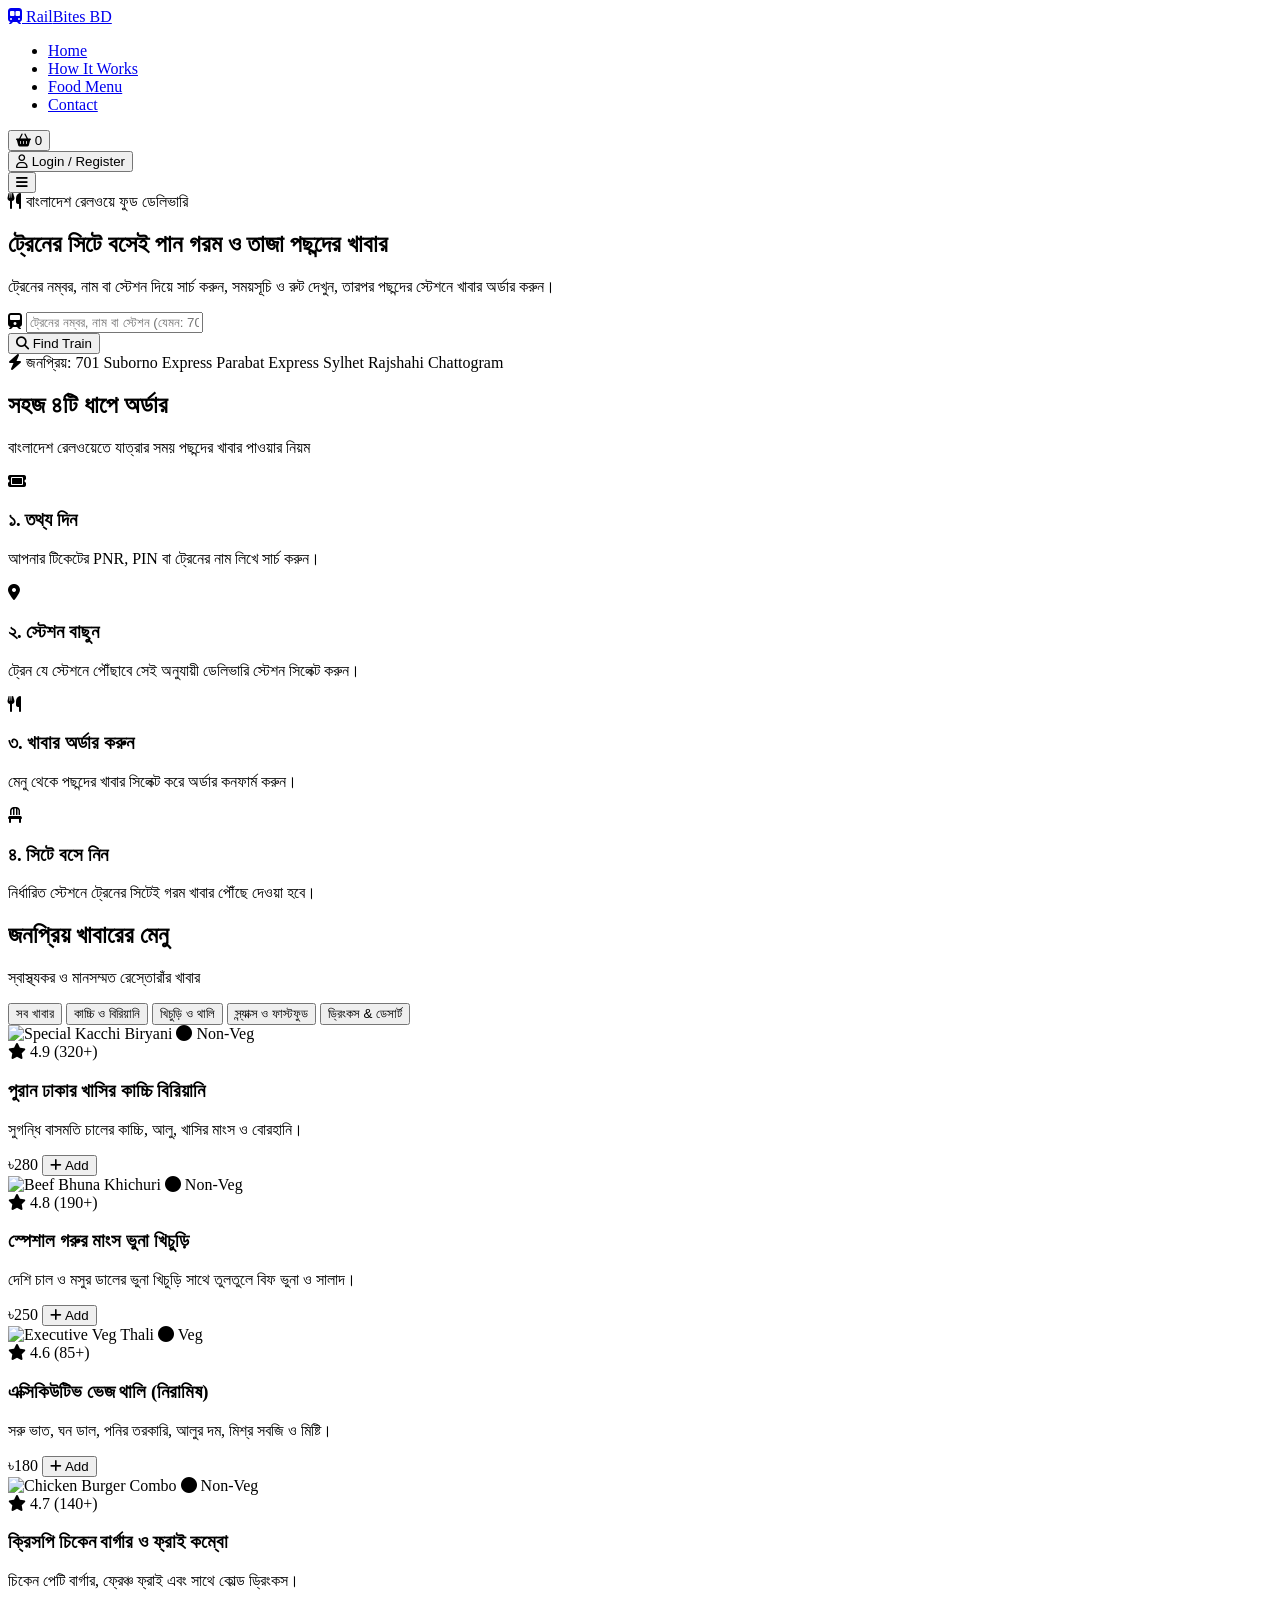
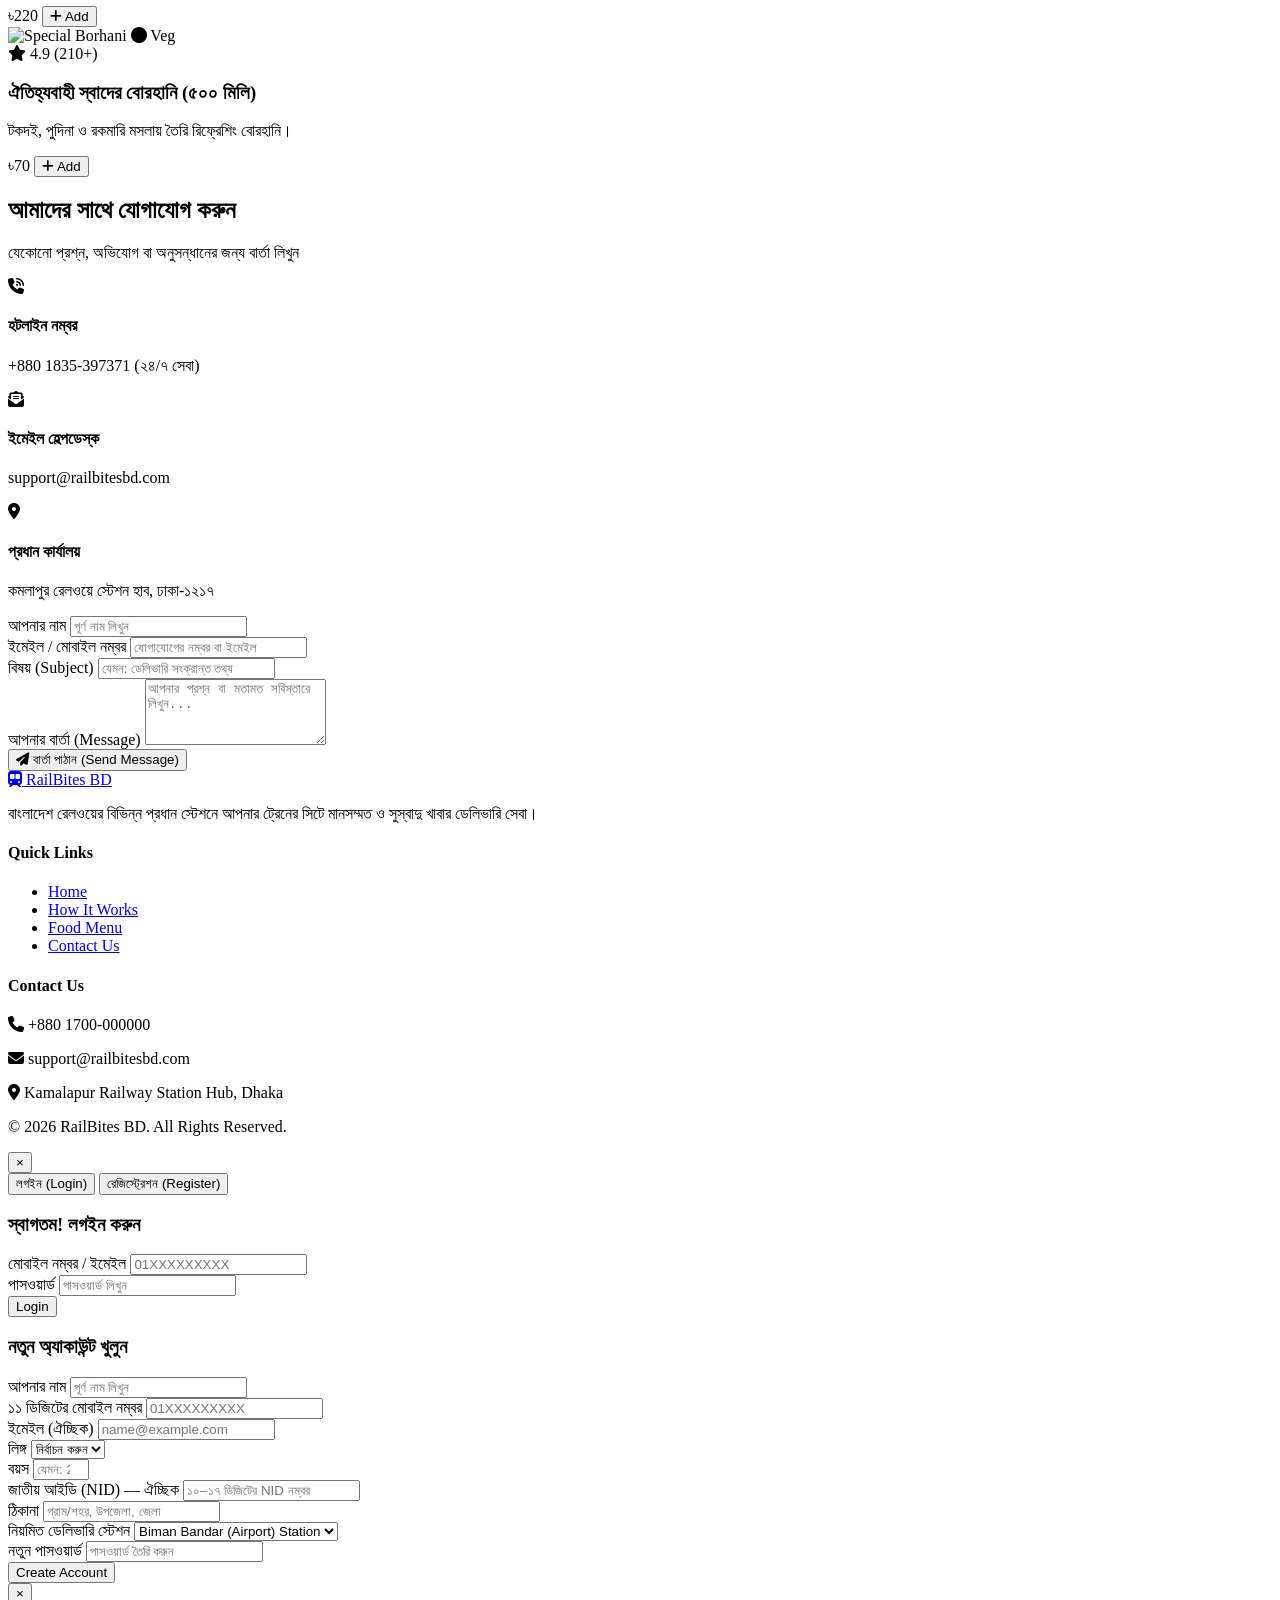
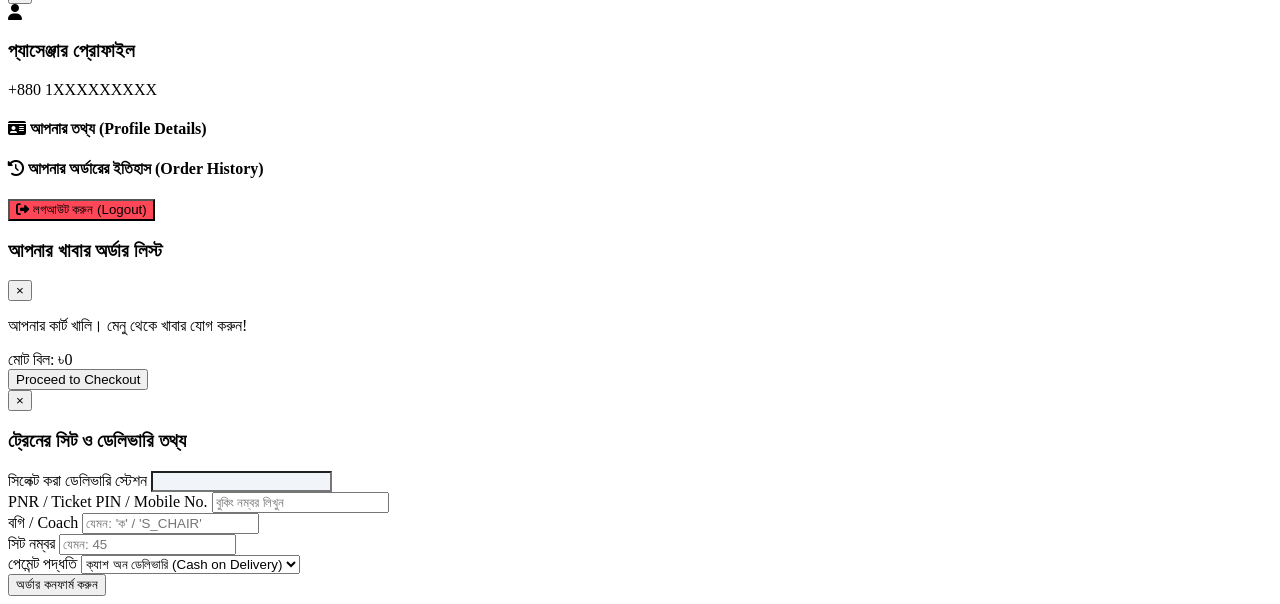
==== index.html @ 20ae317e "Add files via upload" ====
﻿<!DOCTYPE html>
<html lang="bn">
<head>
    <meta charset="UTF-8">
    <meta name="viewport" content="width=device-width, initial-scale=1.0">
    <title>RailBites BD - Train Food Delivery in Bangladesh</title>
    
    <!-- Google Fonts (Poppins) -->
    <link rel="preconnect" href="https://fonts.googleapis.com">
    <link rel="preconnect" href="https://fonts.gstatic.com" crossorigin>
    <link href="https://fonts.googleapis.com/css2?family=Poppins:wght@400;500;600;700&display=swap" rel="stylesheet">
    
    <!-- Font Awesome Icons -->
    <link rel="stylesheet" href="https://cdnjs.cloudflare.com/ajax/libs/font-awesome/6.5.1/css/all.min.css">
    
    <!-- Custom CSS -->
    <link rel="stylesheet" href="css/style.css">
</head>
<body>

    <!-- ================= HEADER SECTION ================= -->
    <header class="header" id="header">
        <div class="container header-container">
            <a href="#" class="logo">
                <i class="fa-solid fa-train-subway logo-icon"></i>
                <span class="logo-text">Rail<span class="highlight">Bites BD</span></span>
            </a>

            <nav class="navbar" id="navbar">
                <ul class="nav-list">
                    <li><a href="#home" class="nav-link active">Home</a></li>
                    <li><a href="#how-it-works" class="nav-link">How It Works</a></li>
                    <li><a href="#menu" class="nav-link">Food Menu</a></li>
                    <li><a href="#contact" class="nav-link">Contact</a></li>
                </ul>
            </nav>

            <div class="header-actions">
                <button class="cart-btn" id="open-cart-btn" title="View Cart">
                    <i class="fa-solid fa-basket-shopping"></i>
                    <span class="cart-badge" id="cart-count">0</span>
                </button>

                <div id="user-status-container">
                    <button class="btn btn-primary" id="open-auth-btn">
                        <i class="fa-regular fa-user"></i>
                        <span class="btn-text">Login / Register</span>
                    </button>
                </div>

                <button class="hamburger-btn" id="hamburger-btn" aria-label="Toggle Menu">
                    <i class="fa-solid fa-bars" id="hamburger-icon"></i>
                </button>
            </div>
        </div>
    </header>

    <main>
        <!-- ================= HERO SECTION ================= -->
        <section class="hero" id="home">
            <div class="container hero-container">
                <div class="hero-content">
                    <span class="hero-subtitle"><i class="fa-solid fa-utensils"></i> বাংলাদেশ রেলওয়ে ফুড ডেলিভারি</span>
                    <h1 class="hero-title">ট্রেনের সিটে বসেই পান গরম ও তাজা <span class="highlight">পছন্দের খাবার</span></h1>
                    <p class="hero-description">ট্রেনের নম্বর, নাম বা স্টেশন দিয়ে সার্চ করুন, সময়সূচি ও রুট দেখুন, তারপর পছন্দের স্টেশনে খাবার অর্ডার করুন।</p>
                    
                    <form class="search-box" id="search-form">
                        <div class="input-group">
                            <i class="fa-solid fa-train input-icon"></i>
                            <input type="text" id="train-input" autocomplete="off"
                                   placeholder="ট্রেনের নম্বর, নাম বা স্টেশন (যেমন: 701, Suborno, Sylhet)" required>
                        </div>
                        <button type="submit" class="btn btn-search" id="train-search-btn">
                            <i class="fa-solid fa-magnifying-glass"></i> Find Train
                        </button>
                    </form>

                    <!-- Quick search suggestions -->
                    <div class="train-quick-chips" id="train-quick-chips">
                        <span class="chips-label"><i class="fa-solid fa-bolt"></i> জনপ্রিয়:</span>
                        <span class="chip" data-train-q="701">701</span>
                        <span class="chip" data-train-q="Suborno Express">Suborno Express</span>
                        <span class="chip" data-train-q="Parabat Express">Parabat Express</span>
                        <span class="chip" data-train-q="Sylhet">Sylhet</span>
                        <span class="chip" data-train-q="Rajshahi">Rajshahi</span>
                        <span class="chip" data-train-q="Chattogram">Chattogram</span>
                    </div>

                    <!-- ===== TRAIN RESULT PANEL ===== -->
                    <div class="train-result-box" id="train-result-box" style="display: none;">
                        <div class="train-result-head">
                            <span id="train-result-count"></span>
                            <button type="button" class="train-result-close" id="train-result-close" title="বন্ধ করুন">&times;</button>
                        </div>
                        <div class="train-result-list" id="train-result-list">
                            <!-- JS থেকে ট্রেনের তথ্য আসবে -->
                        </div>
                    </div>

                    <div class="station-selector-box" id="station-selector-box" style="display: none;">
                        <div class="pnr-success-badge">
                            <i class="fa-solid fa-circle-check"></i> নির্বাচিত ট্রেন: <span id="display-pnr"></span>
                        </div>
                        <p class="select-label" id="station-select-heading">খাবার গ্রহণের জন্য ডেলিভারি স্টেশনটি বেছে নিন:</p>
                        <div class="station-options" id="station-options">
                        </div>
                    </div>
                </div>
            </div>
        </section>

        <!-- ================= HOW IT WORKS SECTION ================= -->
        <section class="how-it-works" id="how-it-works">
            <div class="container">
                <div class="section-title">
                    <h2>সহজ ৪টি <span class="highlight">ধাপে অর্ডার</span></h2>
                    <p>বাংলাদেশ রেলওয়েতে যাত্রার সময় পছন্দের খাবার পাওয়ার নিয়ম</p>
                </div>

                <div class="steps-grid">
                    <div class="step-card">
                        <div class="step-icon"><i class="fa-solid fa-ticket"></i></div>
                        <h3>১. তথ্য দিন</h3>
                        <p>আপনার টিকেটের PNR, PIN বা ট্রেনের নাম লিখে সার্চ করুন।</p>
                    </div>
                    <div class="step-card">
                        <div class="step-icon"><i class="fa-solid fa-location-dot"></i></div>
                        <h3>২. স্টেশন বাছুন</h3>
                        <p>ট্রেন যে স্টেশনে পৌঁছাবে সেই অনুযায়ী ডেলিভারি স্টেশন সিলেক্ট করুন।</p>
                    </div>
                    <div class="step-card">
                        <div class="step-icon"><i class="fa-solid fa-utensils"></i></div>
                        <h3>৩. খাবার অর্ডার করুন</h3>
                        <p>মেনু থেকে পছন্দের খাবার সিলেক্ট করে অর্ডার কনফার্ম করুন।</p>
                    </div>
                    <div class="step-card">
                        <div class="step-icon"><i class="fa-solid fa-chair"></i></div>
                        <h3>৪. সিটে বসে নিন</h3>
                        <p>নির্ধারিত স্টেশনে ট্রেনের সিটেই গরম খাবার পৌঁছে দেওয়া হবে।</p>
                    </div>
                </div>
            </div>
        </section>

        <!-- ================= FOOD MENU SECTION ================= -->
        <section class="menu-section" id="menu">
            <div class="container">
                <div class="section-title">
                    <h2>জনপ্রিয় <span class="highlight">খাবারের মেনু</span></h2>
                    <p>স্বাস্থ্যকর ও মানসম্মত রেস্তোরাঁর খাবার</p>
                </div>

                <!-- Category Filters -->
                <div class="category-list">
                    <button class="cat-btn active" data-category="all">সব খাবার</button>
                    <button class="cat-btn" data-category="biryani">কাচ্চি ও বিরিয়ানি</button>
                    <button class="cat-btn" data-category="thali">খিচুড়ি ও থালি</button>
                    <button class="cat-btn" data-category="snacks">স্ন্যাক্স ও ফাস্টফুড</button>
                    <button class="cat-btn" data-category="drinks">ড্রিংকস & ডেসার্ট</button>
                </div>

                <!-- Food Grid -->
                <div class="food-grid" id="food-grid">
                    <!-- Item 1 -->
                    <div class="food-card" data-category="biryani">
                        <div class="food-img-container">
                            <img src="https://images.unsplash.com/photo-1563379091339-03b21ab4a4f8?auto=format&fit=crop&w=500&q=80" alt="Special Kacchi Biryani" class="food-img">
                            <span class="badge non-veg"><i class="fa-solid fa-circle"></i> Non-Veg</span>
                        </div>
                        <div class="food-info">
                            <div class="food-rating"><i class="fa-solid fa-star"></i> 4.9 (320+)</div>
                            <h3 class="food-title">পুরান ঢাকার খাসির কাচ্চি বিরিয়ানি</h3>
                            <p class="food-desc">সুগন্ধি বাসমতি চালের কাচ্চি, আলু, খাসির মাংস ও বোরহানি।</p>
                            <div class="food-bottom">
                                <span class="food-price">৳280</span>
                                <button class="btn btn-add" onclick="addToCart(1, 'পুরান ঢাকার খাসির কাচ্চি বিরিয়ানি', 280, 'https://images.unsplash.com/photo-1563379091339-03b21ab4a4f8?auto=format&fit=crop&w=500&q=80')">
                                    <i class="fa-solid fa-plus"></i> Add
                                </button>
                            </div>
                        </div>
                    </div>

                    <!-- Item 2 -->
                    <div class="food-card" data-category="thali">
                        <div class="food-img-container">
                            <img src="https://images.unsplash.com/photo-1546833999-b9f581a1996d?auto=format&fit=crop&w=500&q=80" alt="Beef Bhuna Khichuri" class="food-img">
                            <span class="badge non-veg"><i class="fa-solid fa-circle"></i> Non-Veg</span>
                        </div>
                        <div class="food-info">
                            <div class="food-rating"><i class="fa-solid fa-star"></i> 4.8 (190+)</div>
                            <h3 class="food-title">স্পেশাল গরুর মাংস ভুনা খিচুড়ি</h3>
                            <p class="food-desc">দেশি চাল ও মসুর ডালের ভুনা খিচুড়ি সাথে তুলতুলে বিফ ভুনা ও সালাদ।</p>
                            <div class="food-bottom">
                                <span class="food-price">৳250</span>
                                <button class="btn btn-add" onclick="addToCart(2, 'স্পেশাল গরুর মাংস ভুনা খিচুড়ি', 250, 'https://images.unsplash.com/photo-1546833999-b9f581a1996d?auto=format&fit=crop&w=500&q=80')">
                                    <i class="fa-solid fa-plus"></i> Add
                                </button>
                            </div>
                        </div>
                    </div>

                    <!-- Item 3 -->
                    <div class="food-card" data-category="thali">
                        <div class="food-img-container">
                            <img src="https://images.unsplash.com/photo-1589301760014-d929f3979dbc?auto=format&fit=crop&w=500&q=80" alt="Executive Veg Thali" class="food-img">
                            <span class="badge veg"><i class="fa-solid fa-circle"></i> Veg</span>
                        </div>
                        <div class="food-info">
                            <div class="food-rating"><i class="fa-solid fa-star"></i> 4.6 (85+)</div>
                            <h3 class="food-title">এক্সিকিউটিভ ভেজ থালি (নিরামিষ)</h3>
                            <p class="food-desc">সরু ভাত, ঘন ডাল, পনির তরকারি, আলুর দম, মিশ্র সবজি ও মিষ্টি।</p>
                            <div class="food-bottom">
                                <span class="food-price">৳180</span>
                                <button class="btn btn-add" onclick="addToCart(3, 'এক্সিকিউটিভ ভেজ থালি', 180, 'https://images.unsplash.com/photo-1589301760014-d929f3979dbc?auto=format&fit=crop&w=500&q=80')">
                                    <i class="fa-solid fa-plus"></i> Add
                                </button>
                            </div>
                        </div>
                    </div>

                    <!-- Item 4 -->
                    <div class="food-card" data-category="snacks">
                        <div class="food-img-container">
                            <img src="https://images.unsplash.com/photo-1568901346375-23c9450c58cd?auto=format&fit=crop&w=500&q=80" alt="Chicken Burger Combo" class="food-img">
                            <span class="badge non-veg"><i class="fa-solid fa-circle"></i> Non-Veg</span>
                        </div>
                        <div class="food-info">
                            <div class="food-rating"><i class="fa-solid fa-star"></i> 4.7 (140+)</div>
                            <h3 class="food-title">ক্রিসপি চিকেন বার্গার ও ফ্রাই কম্বো</h3>
                            <p class="food-desc">চিকেন পেটি বার্গার, ফ্রেঞ্চ ফ্রাই এবং সাথে কোল্ড ড্রিংকস।</p>
                            <div class="food-bottom">
                                <span class="food-price">৳220</span>
                                <button class="btn btn-add" onclick="addToCart(4, 'ক্রিসপি চিকেন বার্গার কম্বো', 220, 'https://images.unsplash.com/photo-1568901346375-23c9450c58cd?auto=format&fit=crop&w=500&q=80')">
                                    <i class="fa-solid fa-plus"></i> Add
                                </button>
                            </div>
                        </div>
                    </div>

                    <!-- Item 5 -->
                    <div class="food-card" data-category="drinks">
                        <div class="food-img-container">
                            <img src="https://images.unsplash.com/photo-1513558161293-cdaf765ed2fd?auto=format&fit=crop&w=500&q=80" alt="Special Borhani" class="food-img">
                            <span class="badge veg"><i class="fa-solid fa-circle"></i> Veg</span>
                        </div>
                        <div class="food-info">
                            <div class="food-rating"><i class="fa-solid fa-star"></i> 4.9 (210+)</div>
                            <h3 class="food-title">ঐতিহ্যবাহী স্বাদের বোরহানি (৫০০ মিলি)</h3>
                            <p class="food-desc">টকদই, পুদিনা ও রকমারি মসলায় তৈরি রিফ্রেশিং বোরহানি।</p>
                            <div class="food-bottom">
                                <span class="food-price">৳70</span>
                                <button class="btn btn-add" onclick="addToCart(5, 'ঐতিহ্যবাহী বোরহানি (৫০০মিলি)', 70, 'https://images.unsplash.com/photo-1513558161293-cdaf765ed2fd?auto=format&fit=crop&w=500&q=80')">
                                    <i class="fa-solid fa-plus"></i> Add
                                </button>
                            </div>
                        </div>
                    </div>
                </div>
            </div>
        </section>

        <!-- ================= CONTACT US SECTION ================= -->
        <section class="contact-section" id="contact">
            <div class="container">
                <div class="section-title">
                    <h2>আমাদের সাথে <span class="highlight">যোগাযোগ করুন</span></h2>
                    <p>যেকোনো প্রশ্ন, অভিযোগ বা অনুসন্ধানের জন্য বার্তা লিখুন</p>
                </div>

                <div class="contact-grid">
                    <!-- Contact Info Cards -->
                    <div class="contact-info">
                        <div class="contact-info-card">
                            <i class="fa-solid fa-phone-volume contact-icon"></i>
                            <div>
                                <h4>হটলাইন নম্বর</h4>
                                <p>+880 1835-397371 (২৪/৭ সেবা)</p>
                            </div>
                        </div>
                        <div class="contact-info-card">
                            <i class="fa-solid fa-envelope-open-text contact-icon"></i>
                            <div>
                                <h4>ইমেইল হেল্পডেস্ক</h4>
                                <p>support@railbitesbd.com</p>
                            </div>
                        </div>
                        <div class="contact-info-card">
                            <i class="fa-solid fa-location-dot contact-icon"></i>
                            <div>
                                <h4>প্রধান কার্যালয়</h4>
                                <p>কমলাপুর রেলওয়ে স্টেশন হাব, ঢাকা-১২১৭</p>
                            </div>
                        </div>
                    </div>

                    <!-- Contact Interactive Form -->
                    <div class="contact-form-box">
                        <form id="contact-form">
                            <div class="form-group">
                                <label>আপনার নাম</label>
                                <input type="text" placeholder="পূর্ণ নাম লিখুন" required>
                            </div>
                            <div class="form-group">
                                <label>ইমেইল / মোবাইল নম্বর</label>
                                <input type="text" placeholder="যোগাযোগের নম্বর বা ইমেইল" required>
                            </div>
                            <div class="form-group">
                                <label>বিষয় (Subject)</label>
                                <input type="text" placeholder="যেমন: ডেলিভারি সংক্রান্ত তথ্য" required>
                            </div>
                            <div class="form-group">
                                <label>আপনার বার্তা (Message)</label>
                                <textarea rows="4" placeholder="আপনার প্রশ্ন বা মতামত সবিস্তারে লিখুন..." required></textarea>
                            </div>
                            <button type="submit" class="btn btn-primary btn-full">
                                <i class="fa-solid fa-paper-plane"></i> বার্তা পাঠান (Send Message)
                            </button>
                        </form>
                    </div>
                </div>
            </div>
        </section>
    </main>

    <!-- ================= FOOTER SECTION ================= -->
    <footer class="footer">
        <div class="container footer-container">
            <div class="footer-col">
                <a href="#" class="logo footer-logo">
                    <i class="fa-solid fa-train-subway logo-icon"></i>
                    <span>Rail<span class="highlight">Bites BD</span></span>
                </a>
                <p>বাংলাদেশ রেলওয়ের বিভিন্ন প্রধান স্টেশনে আপনার ট্রেনের সিটে মানসম্মত ও সুস্বাদু খাবার ডেলিভারি সেবা।</p>
            </div>
            <div class="footer-col">
                <h4>Quick Links</h4>
                <ul>
                    <li><a href="#home">Home</a></li>
                    <li><a href="#how-it-works">How It Works</a></li>
                    <li><a href="#menu">Food Menu</a></li>
                    <li><a href="#contact">Contact Us</a></li>
                </ul>
            </div>
            <div class="footer-col">
                <h4>Contact Us</h4>
                <p><i class="fa-solid fa-phone"></i> +880 1700-000000</p>
                <p><i class="fa-solid fa-envelope"></i> support@railbitesbd.com</p>
                <p><i class="fa-solid fa-location-dot"></i> Kamalapur Railway Station Hub, Dhaka</p>
            </div>
        </div>
        <div class="footer-bottom">
            <p>&copy; 2026 RailBites BD. All Rights Reserved.</p>
        </div>
    </footer>

    <!-- ================= LOGIN / REGISTER MODAL ================= -->
    <div class="modal-overlay" id="auth-modal">
        <div class="modal-card">
            <button class="modal-close" id="close-auth-modal">&times;</button>

            <div class="auth-tabs">
                <button class="auth-tab-btn active" id="tab-login-btn">লগইন (Login)</button>
                <button class="auth-tab-btn" id="tab-register-btn">রেজিস্ট্রেশন (Register)</button>
            </div>

            <!-- Login Form -->
            <form class="auth-form active" id="login-form">
                <h3>স্বাগতম! লগইন করুন</h3>
                <div class="form-group">
                    <label>মোবাইল নম্বর / ইমেইল</label>
                    <input type="text" id="login-phone" placeholder="01XXXXXXXXX" required>
                </div>
                <div class="form-group">
                    <label>পাসওয়ার্ড</label>
                    <input type="password" id="login-pass" placeholder="পাসওয়ার্ড লিখুন" required>
                </div>
                <button type="submit" class="btn btn-primary btn-full">Login</button>
            </form>

            <!-- Register Form -->
            <form class="auth-form" id="register-form">
                <h3>নতুন অ্যাকাউন্ট খুলুন</h3>
                <div class="form-group">
                    <label>আপনার নাম</label>
                    <input type="text" id="reg-name" placeholder="পূর্ণ নাম লিখুন" required>
                </div>
                <div class="form-group">
                    <label>১১ ডিজিটের মোবাইল নম্বর</label>
                    <input type="tel" id="reg-phone" placeholder="01XXXXXXXXX" required>
                </div>
                <div class="form-group">
                    <label>ইমেইল (ঐচ্ছিক)</label>
                    <input type="email" id="reg-email" placeholder="name@example.com">
                </div>
                <div class="form-row">
                    <div class="form-group">
                        <label>লিঙ্গ</label>
                        <select id="reg-gender">
                            <option value="">নির্বাচন করুন</option>
                            <option value="male">পুরুষ</option>
                            <option value="female">মহিলা</option>
                            <option value="other">অন্যান্য</option>
                        </select>
                    </div>
                    <div class="form-group">
                        <label>বয়স</label>
                        <input type="number" id="reg-age" min="10" max="110" placeholder="যেমন: 28">
                    </div>
                </div>
                <div class="form-group">
                    <label>জাতীয় আইডি (NID) — ঐচ্ছিক</label>
                    <input type="text" id="reg-nid" placeholder="১০–১৭ ডিজিটের NID নম্বর">
                </div>
                <div class="form-group">
                    <label>ঠিকানা</label>
                    <input type="text" id="reg-address" placeholder="গ্রাম/শহর, উপজেলা, জেলা">
                </div>
                <div class="form-group">
                    <label>নিয়মিত ডেলিভারি স্টেশন</label>
                    <select id="reg-station">
                        <option value="Biman Bandar (Airport) Station">Biman Bandar (Airport) Station</option>
                        <option value="Joydebpur Junction (Gazipur)">Joydebpur Junction (Gazipur)</option>
                        <option value="Chattogram Railway Station">Chattogram Railway Station</option>
                        <option value="Sylhet Railway Station">Sylhet Railway Station</option>
                    </select>
                </div>
                <div class="form-group">
                    <label>নতুন পাসওয়ার্ড</label>
                    <input type="password" id="reg-pass" minlength="6" placeholder="পাসওয়ার্ড তৈরি করুন" required>
                </div>
                <button type="submit" class="btn btn-primary btn-full">Create Account</button>
            </form>
        </div>
    </div>

    <!-- ================= USER PROFILE MODAL ================= -->
    <div class="modal-overlay" id="profile-modal">
        <div class="modal-card" style="max-width: 480px;">
            <button class="modal-close" id="close-profile-modal">&times;</button>
            
            <div class="profile-header">
                <div class="profile-avatar">
                    <i class="fa-solid fa-user"></i>
                </div>
                <h3 id="profile-name">প্যাসেঞ্জার প্রোফাইল</h3>
                <p id="profile-phone">+880 1XXXXXXXXX</p>
            </div>

            <div class="profile-body">
                <h4><i class="fa-solid fa-id-card"></i> আপনার তথ্য (Profile Details)</h4>
                <div class="profile-details" id="profile-details">
                    <!-- JS থেকে প্যাসেঞ্জারের তথ্য আসবে -->
                </div>
            </div>

            <div class="profile-body">
                <h4><i class="fa-solid fa-clock-rotate-left"></i> আপনার অর্ডারের ইতিহাস (Order History)</h4>
                <div class="order-history-list" id="order-history-list">
                    <!-- JS থেকে ডাইনামিক অর্ডার হিস্ট্রি আসবে -->
                </div>
            </div>

            <div class="profile-footer">
                <button class="btn btn-primary btn-full" id="logout-btn" style="background-color: #ff4757;">
                    <i class="fa-solid fa-right-from-bracket"></i> লগআউট করুন (Logout)
                </button>
            </div>
        </div>
    </div>

    <!-- ================= CART DRAWER (SIDEBAR) ================= -->
    <div class="cart-drawer-overlay" id="cart-drawer">
        <div class="cart-drawer">
            <div class="cart-header">
                <h3>আপনার খাবার অর্ডার লিস্ট</h3>
                <button class="cart-close" id="close-cart-btn">&times;</button>
            </div>

            <div class="cart-body" id="cart-items-container">
                <p class="empty-cart-text">আপনার কার্ট খালি। মেনু থেকে খাবার যোগ করুন!</p>
            </div>

            <div class="cart-footer">
                <div class="cart-summary">
                    <span>মোট বিল:</span>
                    <span id="cart-total-price">৳0</span>
                </div>
                <button class="btn btn-primary btn-full" id="checkout-btn">Proceed to Checkout</button>
            </div>
        </div>
    </div>

    <!-- ================= CHECKOUT / SEAT DETAILS MODAL ================= -->
    <div class="modal-overlay" id="checkout-modal">
        <div class="modal-card">
            <button class="modal-close" id="close-checkout-modal">&times;</button>
            <h3>ট্রেনের সিট ও ডেলিভারি তথ্য</h3>
            <form id="checkout-form">
                <div class="form-group">
                    <label>সিলেক্ট করা ডেলিভারি স্টেশন</label>
                    <input type="text" id="checkout-station-display" readonly style="background: #f1f5f9; font-weight: 600; color: #ff4757;">
                </div>
                <div class="form-group">
                    <label>PNR / Ticket PIN / Mobile No.</label>
                    <input type="text" id="checkout-pnr" required placeholder="বুকিং নম্বর লিখুন">
                </div>
                <div class="form-row">
                    <div class="form-group">
                        <label>বগি / Coach</label>
                        <input type="text" placeholder="যেমন: 'ক' / 'S_CHAIR'" required>
                    </div>
                    <div class="form-group">
                        <label>সিট নম্বর</label>
                        <input type="text" placeholder="যেমন: 45" required>
                    </div>
                </div>
                <div class="form-group">
                    <label>পেমেন্ট পদ্ধতি</label>
                    <select required>
                        <option value="cod">ক্যাশ অন ডেলিভারি (Cash on Delivery)</option>
                        <option value="bkash">বিকাশ / নগদ (bKash/Nagad Online)</option>
                    </select>
                </div>
                <button type="submit" class="btn btn-primary btn-full">অর্ডার কনফার্ম করুন</button>
            </form>
        </div>
    </div>

    <!-- Custom JavaScript -->
    <script src="js/main.js"></script>
</body>
</html>
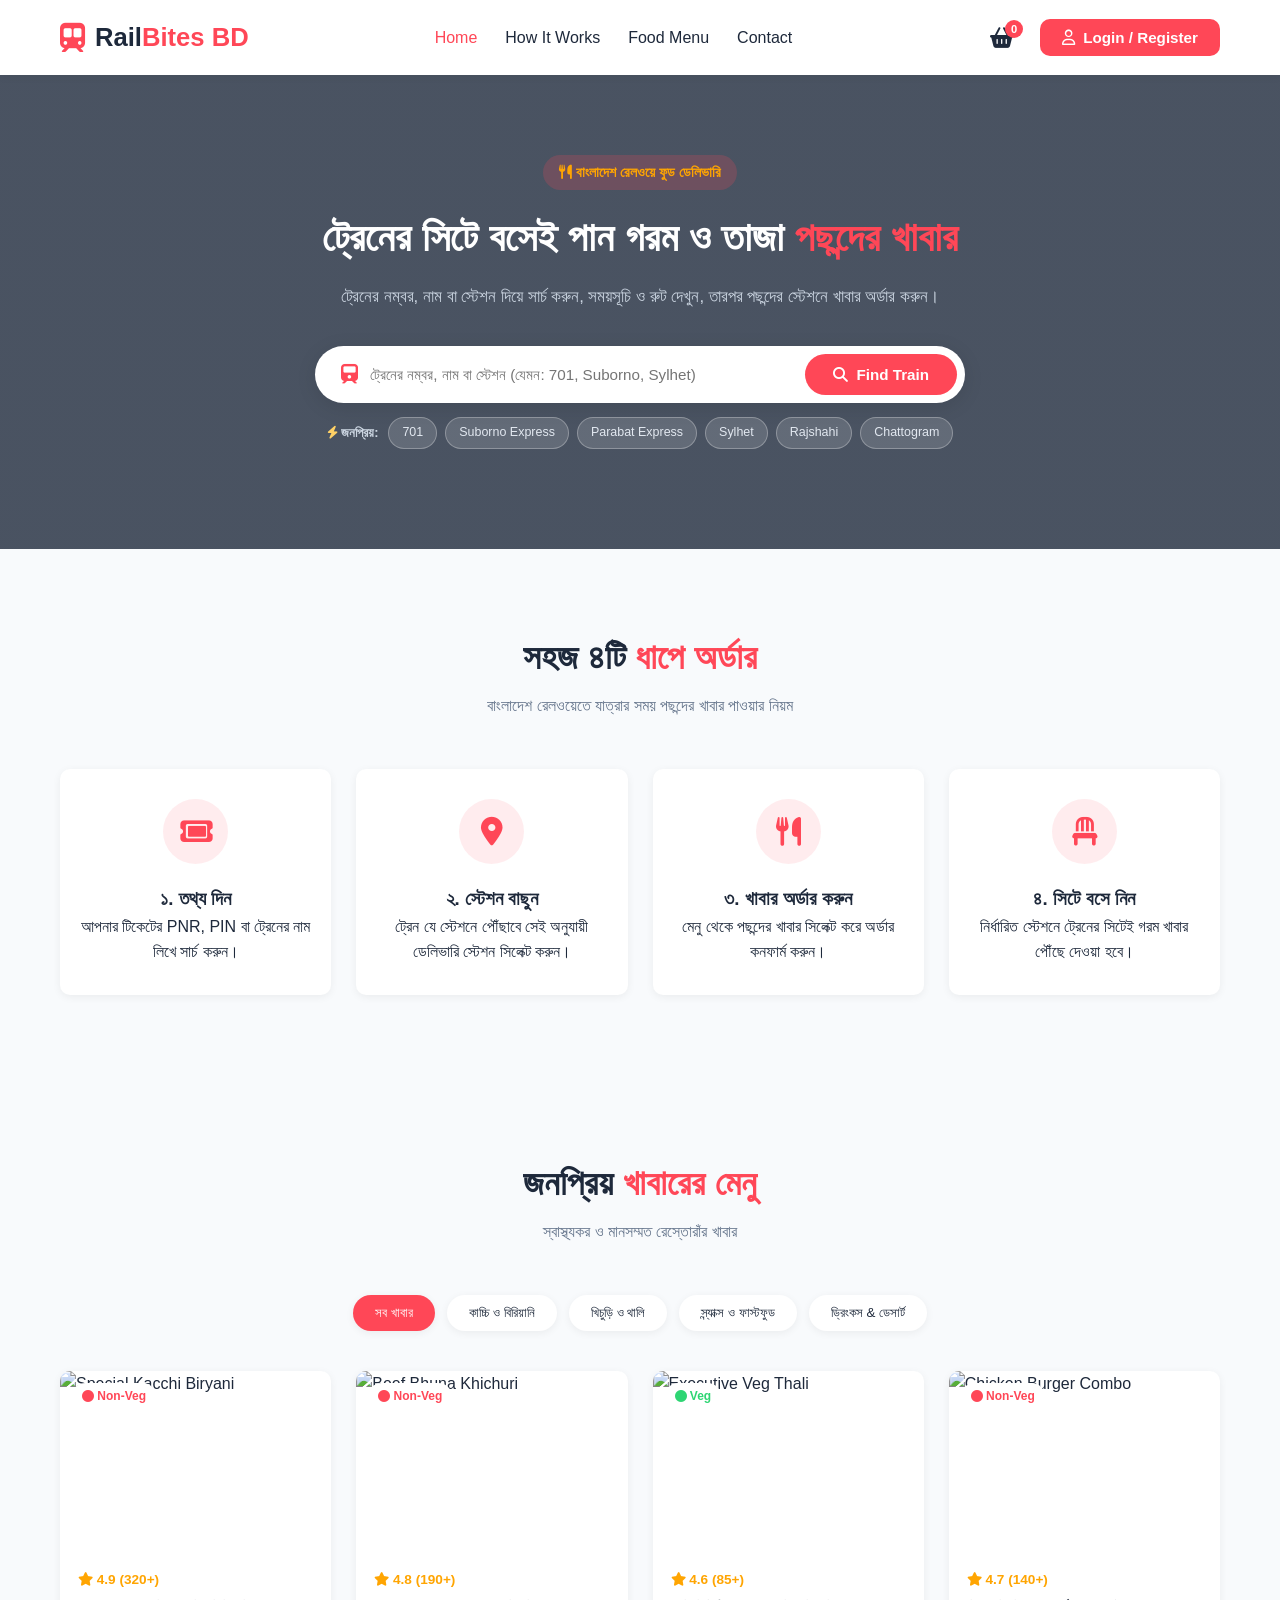
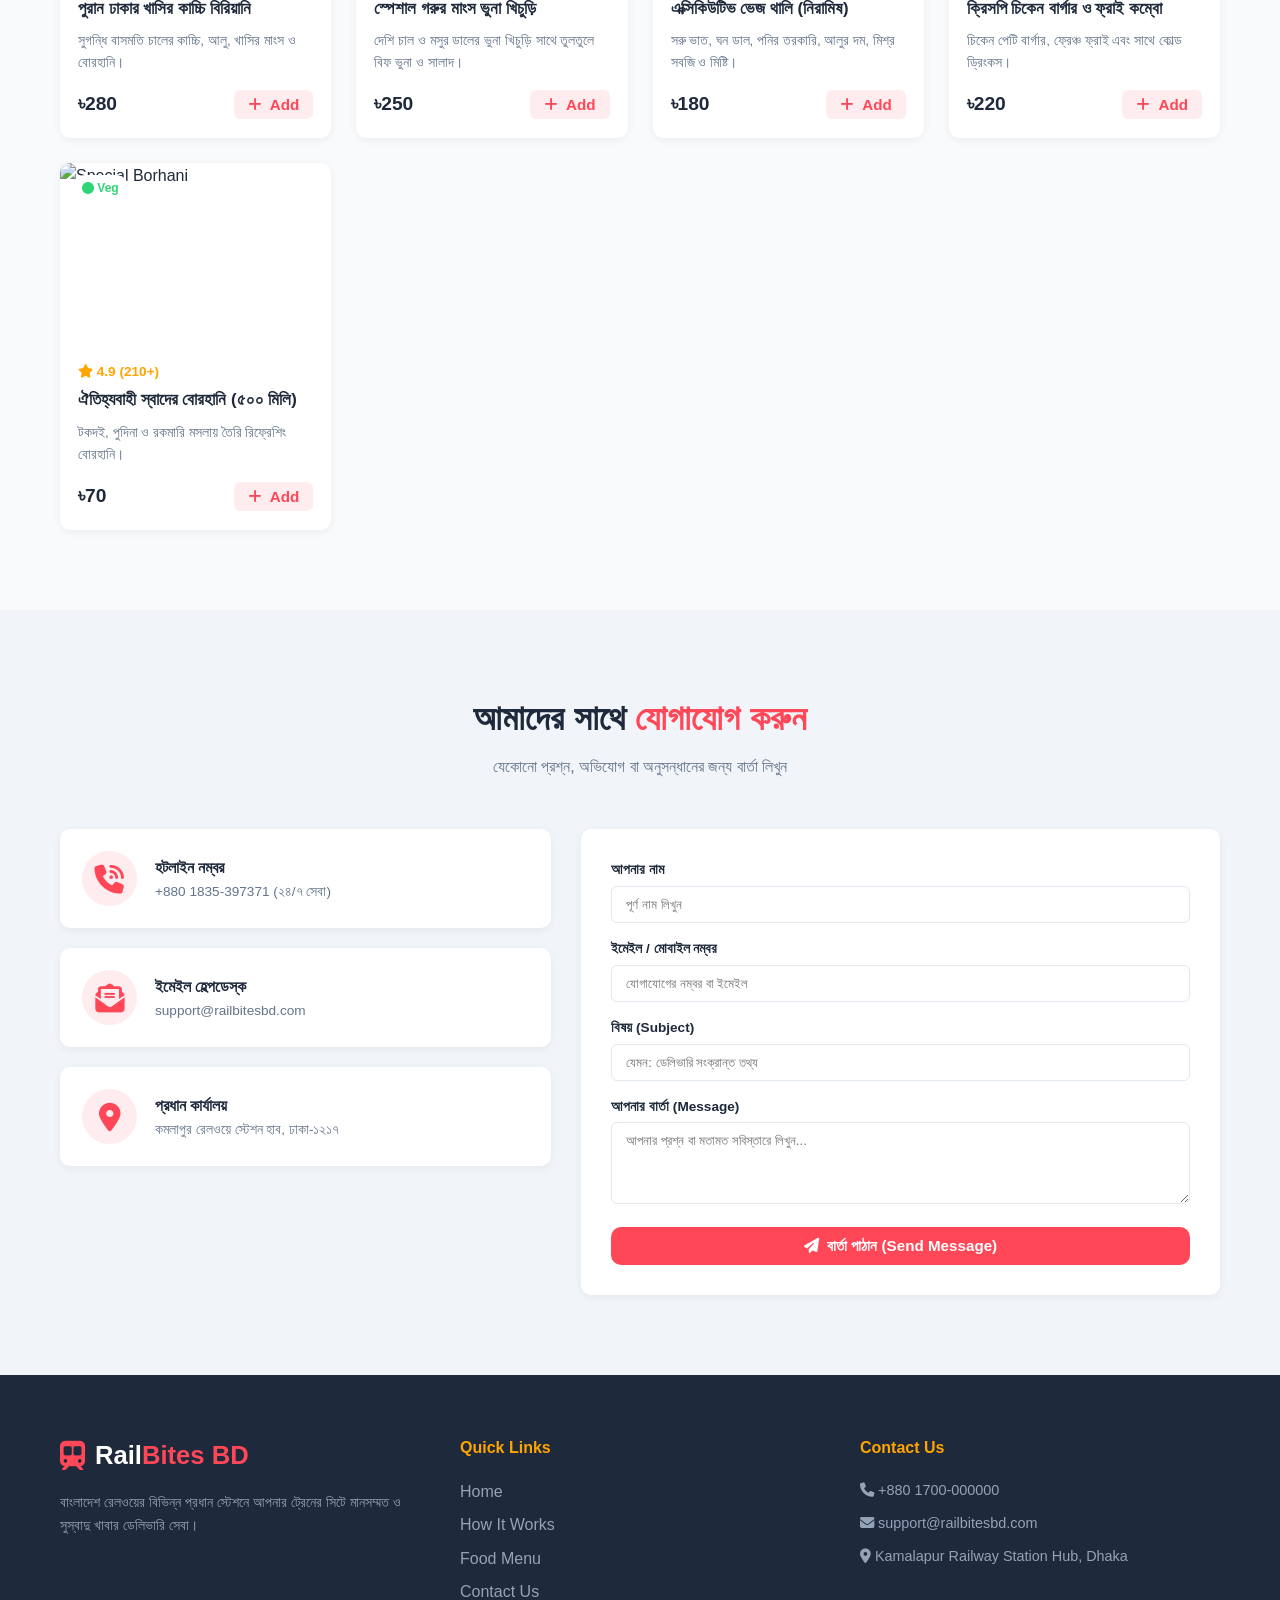
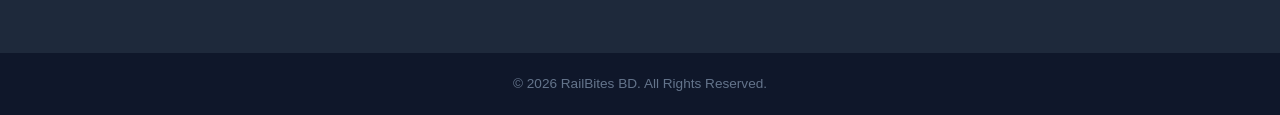
==== commit c0964263: "index.html" ====
--- a/index.html
+++ b/index.html
@@ -14,7 +14,7 @@
     <link rel="stylesheet" href="https://cdnjs.cloudflare.com/ajax/libs/font-awesome/6.5.1/css/all.min.css">
     
     <!-- Custom CSS -->
-    <link rel="stylesheet" href="css/style.css">
+    <link rel="stylesheet" href="style.css">
 </head>
 <body>
 
--- a/style.css
+++ b/style.css
@@ -0,0 +1,981 @@
+/* ================= GLOBAL RESETS & VARIABLES ================= */
+:root {
+    --primary-color: #ff4757;
+    --primary-hover: #e84118;
+    --secondary-color: #1e293b;
+    --accent-color: #ffa502;
+    --bg-light: #f8fafc;
+    --white: #ffffff;
+    --gray-light: #e2e8f0;
+    --text-muted: #64748b;
+    --green-veg: #2ed573;
+    --red-nonveg: #ff4757;
+    --shadow-sm: 0 2px 8px rgba(0,0,0,0.06);
+    --shadow-md: 0 4px 20px rgba(0,0,0,0.1);
+    --transition: all 0.3s ease;
+    --radius: 10px;
+}
+
+* {
+    margin: 0;
+    padding: 0;
+    box-sizing: border-box;
+    font-family: 'Poppins', sans-serif;
+}
+
+html { scroll-behavior: smooth; }
+
+body {
+    background-color: var(--bg-light);
+    color: var(--secondary-color);
+    line-height: 1.6;
+}
+
+a { text-decoration: none; color: inherit; }
+ul { list-style: none; }
+button { cursor: pointer; border: none; outline: none; background: none; }
+
+.container {
+    max-width: 1200px;
+    margin: 0 auto;
+    padding: 0 20px;
+}
+
+.highlight { color: var(--primary-color); }
+
+.btn {
+    display: inline-flex;
+    align-items: center;
+    justify-content: center;
+    gap: 8px;
+    padding: 10px 22px;
+    border-radius: var(--radius);
+    font-weight: 600;
+    font-size: 0.95rem;
+    transition: var(--transition);
+}
+
+.btn-primary {
+    background-color: var(--primary-color);
+    color: var(--white);
+}
+
+.btn-primary:hover {
+    background-color: var(--primary-hover);
+    box-shadow: 0 4px 15px rgba(255, 71, 87, 0.35);
+}
+
+.btn-full { width: 100%; }
+
+/* ================= HEADER ================= */
+.header {
+    position: sticky;
+    top: 0;
+    width: 100%;
+    background-color: var(--white);
+    box-shadow: var(--shadow-sm);
+    z-index: 900;
+}
+
+.header-container {
+    display: flex;
+    align-items: center;
+    justify-content: space-between;
+    height: 75px;
+}
+
+.logo {
+    display: flex;
+    align-items: center;
+    gap: 10px;
+    font-size: 1.6rem;
+    font-weight: 700;
+}
+
+.logo-icon { color: var(--primary-color); font-size: 1.8rem; }
+
+.nav-list { display: flex; gap: 28px; }
+
+.nav-link {
+    font-weight: 500;
+    color: var(--secondary-color);
+    transition: var(--transition);
+}
+
+.nav-link:hover, .nav-link.active { color: var(--primary-color); }
+
+.header-actions { display: flex; align-items: center; gap: 15px; }
+
+.cart-btn {
+    position: relative;
+    font-size: 1.3rem;
+    color: var(--secondary-color);
+    padding: 8px 12px;
+}
+
+.cart-badge {
+    position: absolute;
+    top: 2px;
+    right: 2px;
+    background-color: var(--primary-color);
+    color: var(--white);
+    font-size: 0.7rem;
+    font-weight: 700;
+    width: 18px;
+    height: 18px;
+    border-radius: 50%;
+    display: flex;
+    align-items: center;
+    justify-content: center;
+}
+
+.hamburger-btn { display: none; font-size: 1.5rem; }
+
+/* ================= HERO SECTION ================= */
+.hero {
+    background: linear-gradient(rgba(30, 41, 59, 0.8), rgba(30, 41, 59, 0.8)), 
+                url('https://images.unsplash.com/photo-1515165562839-5288a8080f07?auto=format&fit=crop&w=1200&q=80') center/cover no-repeat;
+    padding: 80px 0 100px;
+    color: var(--white);
+    text-align: center;
+}
+
+.hero-subtitle {
+    display: inline-block;
+    background-color: rgba(255, 71, 87, 0.2);
+    color: var(--accent-color);
+    padding: 6px 16px;
+    border-radius: 20px;
+    font-weight: 600;
+    font-size: 0.9rem;
+    margin-bottom: 15px;
+}
+
+.hero-title {
+    font-size: 2.5rem;
+    font-weight: 700;
+    max-width: 800px;
+    margin: 0 auto 15px;
+}
+
+.hero-description {
+    font-size: 1.05rem;
+    color: #cbd5e1;
+    max-width: 650px;
+    margin: 0 auto 35px;
+}
+
+/* Search Box */
+.search-box {
+    background-color: var(--white);
+    padding: 8px;
+    border-radius: 50px;
+    display: flex;
+    max-width: 650px;
+    margin: 0 auto;
+    box-shadow: var(--shadow-md);
+}
+
+.input-group {
+    display: flex;
+    align-items: center;
+    flex: 1;
+    padding: 0 18px;
+}
+
+.input-icon { color: var(--primary-color); font-size: 1.2rem; }
+
+.search-box input {
+    width: 100%;
+    border: none;
+    outline: none;
+    padding: 12px;
+    font-size: 0.95rem;
+    color: var(--secondary-color);
+}
+
+.btn-search {
+    background-color: var(--primary-color);
+    color: var(--white);
+    border-radius: 40px;
+    padding: 12px 28px;
+}
+
+.btn-search:hover { background-color: var(--primary-hover); }
+
+/* Station Selector Box */
+.station-selector-box {
+    background-color: var(--white);
+    max-width: 650px;
+    margin: 25px auto 0;
+    padding: 20px;
+    border-radius: var(--radius);
+    color: var(--secondary-color);
+    box-shadow: var(--shadow-md);
+    text-align: left;
+}
+
+.pnr-success-badge {
+    color: #2ed573;
+    font-weight: 700;
+    font-size: 0.95rem;
+    margin-bottom: 10px;
+}
+
+.select-label {
+    font-size: 0.88rem;
+    color: var(--text-muted);
+    line-height: 1.6;
+    margin-bottom: 14px;
+}
+
+.select-label strong { color: var(--secondary-color); }
+.select-label i { color: var(--primary-color); margin-right: 4px; }
+
+.station-options {
+    display: grid;
+    grid-template-columns: repeat(auto-fit, minmax(180px, 1fr));
+    gap: 12px;
+}
+
+.station-card {
+    border: 2px solid var(--gray-light);
+    padding: 12px;
+    border-radius: 8px;
+    cursor: pointer;
+    transition: var(--transition);
+}
+
+/* Stoppage cards carry a long ETA line, so allow them to wrap gracefully */
+.station-options .station-card .station-name { margin-bottom: 4px; }
+.station-options .station-card .station-time { display: block; }
+
+.station-card:hover, .station-card.selected {
+    border-color: var(--primary-color);
+    background-color: rgba(255, 71, 87, 0.05);
+}
+
+.station-name {
+    font-weight: 700;
+    font-size: 0.9rem;
+    display: block;
+    color: var(--secondary-color);
+}
+
+.station-time {
+    font-size: 0.8rem;
+    color: var(--primary-color);
+    font-weight: 600;
+}
+
+.station-time.muted {
+    color: var(--text-muted);
+    font-weight: 500;
+}
+
+/* ================= TRAIN INFO SEARCH ================= */
+
+/* Quick-pick chips that sit just under the search pill */
+.train-quick-chips {
+    display: flex;
+    flex-wrap: wrap;
+    align-items: center;
+    justify-content: center;
+    gap: 8px;
+    max-width: 650px;
+    margin: 14px auto 0;
+}
+
+.train-quick-chips .chips-label {
+    color: #cbd5e1;
+    font-size: 0.8rem;
+    font-weight: 600;
+    margin-right: 2px;
+}
+
+.train-quick-chips .chips-label i { color: #ffd166; }
+
+.train-quick-chips .chip {
+    background: rgba(255, 255, 255, 0.14);
+    color: #e2e8f0;
+    border: 1px solid rgba(255, 255, 255, 0.28);
+    border-radius: 20px;
+    padding: 5px 13px;
+    font-size: 0.78rem;
+    font-weight: 500;
+    cursor: pointer;
+    transition: var(--transition);
+}
+
+.train-quick-chips .chip:hover {
+    background: var(--primary-color);
+    border-color: var(--primary-color);
+    color: #fff;
+    transform: translateY(-1px);
+}
+
+/* Result panel */
+.train-result-box {
+    background-color: var(--white);
+    max-width: 650px;
+    margin: 20px auto 0;
+    padding: 18px 20px;
+    border-radius: var(--radius);
+    box-shadow: var(--shadow-md);
+    text-align: left;
+    max-height: 70vh;
+    overflow-y: auto;
+}
+
+.train-result-head {
+    display: flex;
+    justify-content: space-between;
+    align-items: center;
+    margin-bottom: 14px;
+    padding-bottom: 10px;
+    border-bottom: 1px solid var(--gray-light);
+}
+
+#train-result-count {
+    font-weight: 700;
+    font-size: 0.9rem;
+    color: var(--secondary-color);
+}
+
+.train-result-close {
+    background: none;
+    border: none;
+    font-size: 1.5rem;
+    line-height: 1;
+    color: var(--text-muted);
+    cursor: pointer;
+}
+
+.train-result-close:hover { color: var(--primary-color); }
+
+.train-loading, .train-empty {
+    font-size: 0.88rem;
+    color: var(--text-muted);
+    text-align: center;
+    padding: 12px 0;
+}
+
+/* Individual train card */
+.train-card {
+    border: 1px solid var(--gray-light);
+    border-radius: 10px;
+    padding: 14px;
+    margin-bottom: 14px;
+    background-color: #fff;
+}
+
+.train-card:last-child { margin-bottom: 0; }
+
+.train-card-head {
+    display: flex;
+    justify-content: space-between;
+    align-items: flex-start;
+    gap: 10px;
+    flex-wrap: wrap;
+    margin-bottom: 12px;
+}
+
+.train-no {
+    background-color: var(--primary-color);
+    color: #fff;
+    font-weight: 700;
+    font-size: 0.78rem;
+    padding: 3px 9px;
+    border-radius: 6px;
+    margin-right: 8px;
+}
+
+.train-name {
+    font-weight: 700;
+    font-size: 1rem;
+    color: var(--secondary-color);
+}
+
+.train-offday {
+    font-size: 0.74rem;
+    font-weight: 600;
+    padding: 3px 9px;
+    border-radius: 20px;
+    white-space: nowrap;
+}
+
+.train-offday.off-active {
+    background-color: rgba(255, 71, 87, 0.12);
+    color: #ff4757;
+}
+
+.train-offday.off-none {
+    background-color: rgba(46, 213, 115, 0.14);
+    color: #1e9e56;
+}
+
+/* From -> To strip */
+.train-journey {
+    display: flex;
+    align-items: center;
+    gap: 10px;
+    background-color: #f8fafc;
+    border-radius: 8px;
+    padding: 10px 12px;
+    margin-bottom: 12px;
+}
+
+.journey-point {
+    display: flex;
+    flex-direction: column;
+    gap: 3px;
+    flex: 1;
+}
+
+.journey-point:last-child { text-align: right; }
+
+.journey-station {
+    font-weight: 700;
+    font-size: 0.9rem;
+    color: var(--secondary-color);
+}
+
+.journey-time {
+    font-size: 0.74rem;
+    color: var(--text-muted);
+    display: inline-flex;
+    align-items: center;
+    gap: 5px;
+}
+
+.journey-time i {
+    color: var(--primary-color);
+    font-size: 0.7rem;
+}
+
+.journey-arrow {
+    display: flex;
+    flex-direction: column;
+    align-items: center;
+    color: var(--primary-color);
+    font-size: 0.9rem;
+    min-width: 70px;
+}
+
+.journey-arrow small {
+    font-size: 0.66rem;
+    color: var(--text-muted);
+    margin-top: 2px;
+}
+
+/* Route / stoppages */
+.train-route-title {
+    font-size: 0.82rem;
+    font-weight: 700;
+    color: var(--secondary-color);
+    margin-bottom: 8px;
+}
+
+.train-route-list {
+    border-left: 2px dashed var(--gray-light);
+    margin-left: 6px;
+    padding-left: 14px;
+}
+
+.stop-item {
+    position: relative;
+    display: flex;
+    align-items: center;
+    gap: 8px;
+    flex-wrap: wrap;
+    padding: 5px 0;
+    font-size: 0.84rem;
+    color: var(--secondary-color);
+}
+
+.stop-dot {
+    position: absolute;
+    left: -21px;
+    width: 9px;
+    height: 9px;
+    border-radius: 50%;
+    background-color: #cbd5e1;
+    border: 2px solid #fff;
+}
+
+.stop-item.stop-origin .stop-dot { background-color: #2ed573; }
+.stop-item.stop-dest .stop-dot { background-color: var(--primary-color); }
+
+.stop-item.stop-origin .stop-name,
+.stop-item.stop-dest .stop-name { font-weight: 700; }
+
+.stop-tag {
+    background-color: #e2e8f0;
+    color: #64748b;
+    font-size: 0.66rem;
+    font-weight: 700;
+    padding: 1px 6px;
+    border-radius: 10px;
+    margin-left: 4px;
+}
+
+/* Estimated arrival time shown against each stoppage */
+.stop-eta {
+    margin-left: auto;
+    font-size: 0.74rem;
+    font-weight: 600;
+    color: #1e9e56;
+    background-color: rgba(46, 213, 115, 0.13);
+    border-radius: 12px;
+    padding: 2px 9px;
+    white-space: nowrap;
+}
+
+.stop-eta i { margin-right: 3px; }
+
+.stop-eta.muted {
+    color: var(--text-muted);
+    background-color: #f1f5f9;
+}
+
+/* "Order food on this train" CTA at the bottom of a train card */
+.train-select-btn {
+    margin-top: 14px;
+    display: flex;
+    align-items: center;
+    justify-content: center;
+    gap: 8px;
+}
+
+@media (max-width: 600px) {
+    .train-quick-chips { justify-content: flex-start; }
+    .train-journey { flex-direction: column; align-items: stretch; text-align: left; }
+    .journey-point:last-child { text-align: left; }
+    .journey-arrow { flex-direction: row; gap: 6px; justify-content: center; }
+}
+
+/* ================= HOW IT WORKS & MENU ================= */
+.how-it-works, .menu-section, .contact-section { padding: 80px 0; }
+
+.section-title {
+    text-align: center;
+    margin-bottom: 50px;
+}
+
+.section-title h2 { font-size: 2.2rem; margin-bottom: 8px; }
+.section-title p { color: var(--text-muted); }
+
+.steps-grid {
+    display: grid;
+    grid-template-columns: repeat(auto-fit, minmax(230px, 1fr));
+    gap: 25px;
+}
+
+.step-card {
+    background-color: var(--white);
+    padding: 30px 20px;
+    border-radius: var(--radius);
+    text-align: center;
+    box-shadow: var(--shadow-sm);
+    transition: var(--transition);
+}
+
+.step-card:hover { transform: translateY(-5px); box-shadow: var(--shadow-md); }
+
+.step-icon {
+    width: 65px;
+    height: 65px;
+    background-color: rgba(255, 71, 87, 0.1);
+    color: var(--primary-color);
+    font-size: 1.8rem;
+    border-radius: 50%;
+    display: flex;
+    align-items: center;
+    justify-content: center;
+    margin: 0 auto 20px;
+}
+
+.category-list {
+    display: flex;
+    justify-content: center;
+    flex-wrap: wrap;
+    gap: 12px;
+    margin-bottom: 40px;
+}
+
+.cat-btn {
+    padding: 10px 22px;
+    border-radius: 30px;
+    background-color: var(--white);
+    color: var(--secondary-color);
+    font-weight: 500;
+    box-shadow: var(--shadow-sm);
+    transition: var(--transition);
+}
+
+.cat-btn:hover, .cat-btn.active {
+    background-color: var(--primary-color);
+    color: var(--white);
+}
+
+.food-grid {
+    display: grid;
+    grid-template-columns: repeat(auto-fill, minmax(260px, 1fr));
+    gap: 25px;
+}
+
+.food-card {
+    background-color: var(--white);
+    border-radius: var(--radius);
+    overflow: hidden;
+    box-shadow: var(--shadow-sm);
+    transition: var(--transition);
+}
+
+.food-card:hover { transform: translateY(-5px); box-shadow: var(--shadow-md); }
+
+.food-img-container { position: relative; height: 180px; }
+.food-img { width: 100%; height: 100%; object-fit: cover; }
+
+.badge {
+    position: absolute;
+    top: 12px;
+    left: 12px;
+    padding: 4px 10px;
+    border-radius: 20px;
+    font-size: 0.75rem;
+    font-weight: 600;
+    background-color: var(--white);
+}
+
+.badge.veg { color: var(--green-veg); }
+.badge.non-veg { color: var(--red-nonveg); }
+
+.food-info { padding: 18px; }
+.food-rating { color: var(--accent-color); font-weight: 600; font-size: 0.85rem; margin-bottom: 5px; }
+.food-title { font-size: 1.05rem; font-weight: 600; margin-bottom: 8px; }
+.food-desc { font-size: 0.85rem; color: var(--text-muted); margin-bottom: 15px; }
+
+.food-bottom {
+    display: flex;
+    align-items: center;
+    justify-content: space-between;
+}
+
+.food-price { font-size: 1.2rem; font-weight: 700; color: var(--secondary-color); }
+
+.btn-add {
+    background-color: rgba(255, 71, 87, 0.1);
+    color: var(--primary-color);
+    padding: 6px 14px;
+    border-radius: 6px;
+    font-weight: 600;
+    transition: var(--transition);
+}
+
+.btn-add:hover { background-color: var(--primary-color); color: var(--white); }
+
+/* ================= CONTACT SECTION STYLES ================= */
+.contact-section { background-color: #f1f5f9; }
+.contact-grid { display: grid; grid-template-columns: 1fr 1.3fr; gap: 30px; }
+.contact-info { display: flex; flex-direction: column; gap: 20px; }
+.contact-info-card {
+    background-color: var(--white);
+    padding: 22px;
+    border-radius: var(--radius);
+    display: flex;
+    align-items: center;
+    gap: 18px;
+    box-shadow: var(--shadow-sm);
+}
+.contact-icon {
+    font-size: 1.8rem;
+    color: var(--primary-color);
+    background-color: rgba(255, 71, 87, 0.1);
+    width: 55px;
+    height: 55px;
+    border-radius: 50%;
+    display: flex;
+    align-items: center;
+    justify-content: center;
+}
+.contact-info-card h4 { font-size: 1rem; color: var(--secondary-color); }
+.contact-info-card p { font-size: 0.85rem; color: var(--text-muted); }
+.contact-form-box {
+    background-color: var(--white);
+    padding: 30px;
+    border-radius: var(--radius);
+    box-shadow: var(--shadow-sm);
+}
+.contact-form-box textarea {
+    width: 100%;
+    padding: 10px 14px;
+    border: 1px solid var(--gray-light);
+    border-radius: 6px;
+    outline: none;
+    font-family: inherit;
+}
+
+/* ================= MODALS & DRAWER ================= */
+.modal-overlay {
+    position: fixed;
+    top: 0;
+    left: 0;
+    width: 100%;
+    height: 100%;
+    background: rgba(0, 0, 0, 0.6);
+    display: flex;
+    align-items: center;
+    justify-content: center;
+    z-index: 1000;
+    opacity: 0;
+    pointer-events: none;
+    transition: var(--transition);
+}
+
+.modal-overlay.active { opacity: 1; pointer-events: all; }
+
+.modal-card {
+    background-color: var(--white);
+    padding: 30px;
+    border-radius: var(--radius);
+    width: 100%;
+    max-width: 440px;
+    position: relative;
+    box-shadow: var(--shadow-md);
+}
+
+.modal-close {
+    position: absolute;
+    top: 15px;
+    right: 20px;
+    font-size: 1.8rem;
+    color: var(--text-muted);
+}
+
+.auth-tabs {
+    display: flex;
+    border-bottom: 2px solid var(--gray-light);
+    margin-bottom: 20px;
+}
+
+.auth-tab-btn {
+    flex: 1;
+    padding: 10px;
+    font-weight: 600;
+    color: var(--text-muted);
+}
+
+.auth-tab-btn.active {
+    color: var(--primary-color);
+    border-bottom: 2px solid var(--primary-color);
+}
+
+.auth-form { display: none; }
+.auth-form.active { display: block; }
+
+.form-group { margin-bottom: 15px; }
+.form-group label { display: block; font-size: 0.85rem; font-weight: 600; margin-bottom: 5px; }
+.form-group input, .form-group select {
+    width: 100%;
+    padding: 10px 14px;
+    border: 1px solid var(--gray-light);
+    border-radius: 6px;
+    outline: none;
+}
+
+.form-row { display: flex; gap: 10px; }
+.form-row > .form-group { flex: 1; }
+
+.auth-form select {
+    width: 100%;
+    padding: 10px 12px;
+    border: 1px solid var(--gray-light);
+    border-radius: 8px;
+    font-family: inherit;
+    font-size: 0.9rem;
+    background-color: #fff;
+}
+
+.auth-form {
+    max-height: 65vh;
+    overflow-y: auto;
+}
+
+/* Profile Modal Styling */
+.profile-header {
+    text-align: center;
+    padding-bottom: 15px;
+    border-bottom: 1px solid var(--gray-light);
+    margin-bottom: 15px;
+}
+
+.profile-avatar {
+    width: 60px;
+    height: 60px;
+    background-color: rgba(255, 71, 87, 0.1);
+    color: var(--primary-color);
+    font-size: 1.8rem;
+    border-radius: 50%;
+    display: flex;
+    align-items: center;
+    justify-content: center;
+    margin: 0 auto 8px;
+}
+
+.profile-header h3 { font-size: 1.1rem; color: var(--secondary-color); }
+.profile-header p { font-size: 0.85rem; color: var(--text-muted); }
+
+.profile-body h4 { font-size: 0.9rem; margin-bottom: 10px; color: var(--secondary-color); }
+
+.order-history-list {
+    max-height: 200px;
+    overflow-y: auto;
+    padding: 5px;
+    margin-bottom: 15px;
+}
+
+.history-card {
+    background-color: #f8fafc;
+    border: 1px solid var(--gray-light);
+    border-radius: 8px;
+    padding: 12px;
+    margin-bottom: 10px;
+}
+
+.history-header {
+    display: flex;
+    justify-content: space-between;
+    font-size: 0.8rem;
+    font-weight: 700;
+    margin-bottom: 5px;
+}
+
+.history-id { color: var(--primary-color); }
+.history-status { color: #2ed573; }
+
+.history-details { font-size: 0.82rem; color: var(--secondary-color); }
+.history-station { font-size: 0.78rem; color: var(--text-muted); margin-top: 4px; }
+
+/* Passenger profile details rows */
+.profile-details {
+    background-color: #f8fafc;
+    border: 1px solid var(--gray-light);
+    border-radius: 8px;
+    padding: 10px 12px;
+    margin-bottom: 15px;
+}
+
+.profile-detail-row {
+    display: flex;
+    justify-content: space-between;
+    gap: 10px;
+    font-size: 0.82rem;
+    padding: 5px 0;
+    border-bottom: 1px dashed var(--gray-light);
+}
+
+.profile-detail-row:last-child { border-bottom: none; }
+
+.profile-detail-label { color: var(--text-muted); font-weight: 600; }
+.profile-detail-value { color: var(--secondary-color); text-align: right; }
+
+/* Required field marker on forms */
+.req { color: #ff4757; }
+
+/* Cart Drawer */
+.cart-drawer-overlay {
+    position: fixed;
+    top: 0;
+    right: 0;
+    width: 100%;
+    height: 100%;
+    background: rgba(0, 0, 0, 0.5);
+    z-index: 1000;
+    opacity: 0;
+    pointer-events: none;
+    transition: var(--transition);
+}
+
+.cart-drawer-overlay.active { opacity: 1; pointer-events: all; }
+
+.cart-drawer {
+    position: absolute;
+    top: 0;
+    right: -400px;
+    width: 100%;
+    max-width: 380px;
+    height: 100%;
+    background-color: var(--white);
+    display: flex;
+    flex-direction: column;
+    transition: var(--transition);
+}
+
+.cart-drawer-overlay.active .cart-drawer { right: 0; }
+
+.cart-header {
+    display: flex;
+    align-items: center;
+    justify-content: space-between;
+    padding: 20px;
+    border-bottom: 1px solid var(--gray-light);
+}
+
+.cart-close { font-size: 1.8rem; }
+.cart-body { padding: 20px; flex: 1; overflow-y: auto; }
+
+.cart-item {
+    display: flex;
+    align-items: center;
+    justify-content: space-between;
+    margin-bottom: 15px;
+    padding-bottom: 15px;
+    border-bottom: 1px solid var(--gray-light);
+}
+
+.cart-item-title { font-size: 0.9rem; font-weight: 600; }
+.cart-item-price { font-size: 0.85rem; color: var(--primary-color); font-weight: 600; }
+
+.qty-controls { display: flex; align-items: center; gap: 8px; }
+.qty-btn {
+    width: 24px;
+    height: 24px;
+    background: var(--gray-light);
+    border-radius: 4px;
+    font-weight: bold;
+}
+
+.cart-footer { padding: 20px; border-top: 1px solid var(--gray-light); }
+.cart-summary { display: flex; justify-content: space-between; font-weight: 700; font-size: 1.1rem; margin-bottom: 15px; }
+
+/* ================= FOOTER ================= */
+.footer { background-color: var(--secondary-color); color: var(--white); padding-top: 60px; }
+.footer-container { display: grid; grid-template-columns: repeat(auto-fit, minmax(220px, 1fr)); gap: 40px; padding-bottom: 40px; }
+.footer-logo { color: var(--white); margin-bottom: 15px; }
+.footer-col h4 { margin-bottom: 18px; color: var(--accent-color); }
+.footer-col p { font-size: 0.9rem; color: #94a3b8; margin-bottom: 10px; }
+.footer-col li { margin-bottom: 8px; color: #94a3b8; }
+.footer-bottom { text-align: center; padding: 20px; background-color: #0f172a; font-size: 0.85rem; color: #64748b; }
+
+/* ================= RESPONSIVE ================= */
+@media (max-width: 768px) {
+    .hamburger-btn { display: block; }
+    .navbar {
+        position: fixed;
+        top: 75px;
+        left: -100%;
+        width: 100%;
+        height: calc(100vh - 75px);
+        background-color: var(--white);
+        padding: 40px;
+        transition: var(--transition);
+    }
+    .navbar.active { left: 0; }
+    .nav-list { flex-direction: column; align-items: center; }
+    .hero-title { font-size: 1.8rem; }
+    .search-box { flex-direction: column; border-radius: var(--radius); gap: 10px; padding: 12px; }
+    .btn-search { width: 100%; border-radius: var(--radius); }
+    .btn-text { display: none; }
+    .contact-grid { grid-template-columns: 1fr; }
+}
